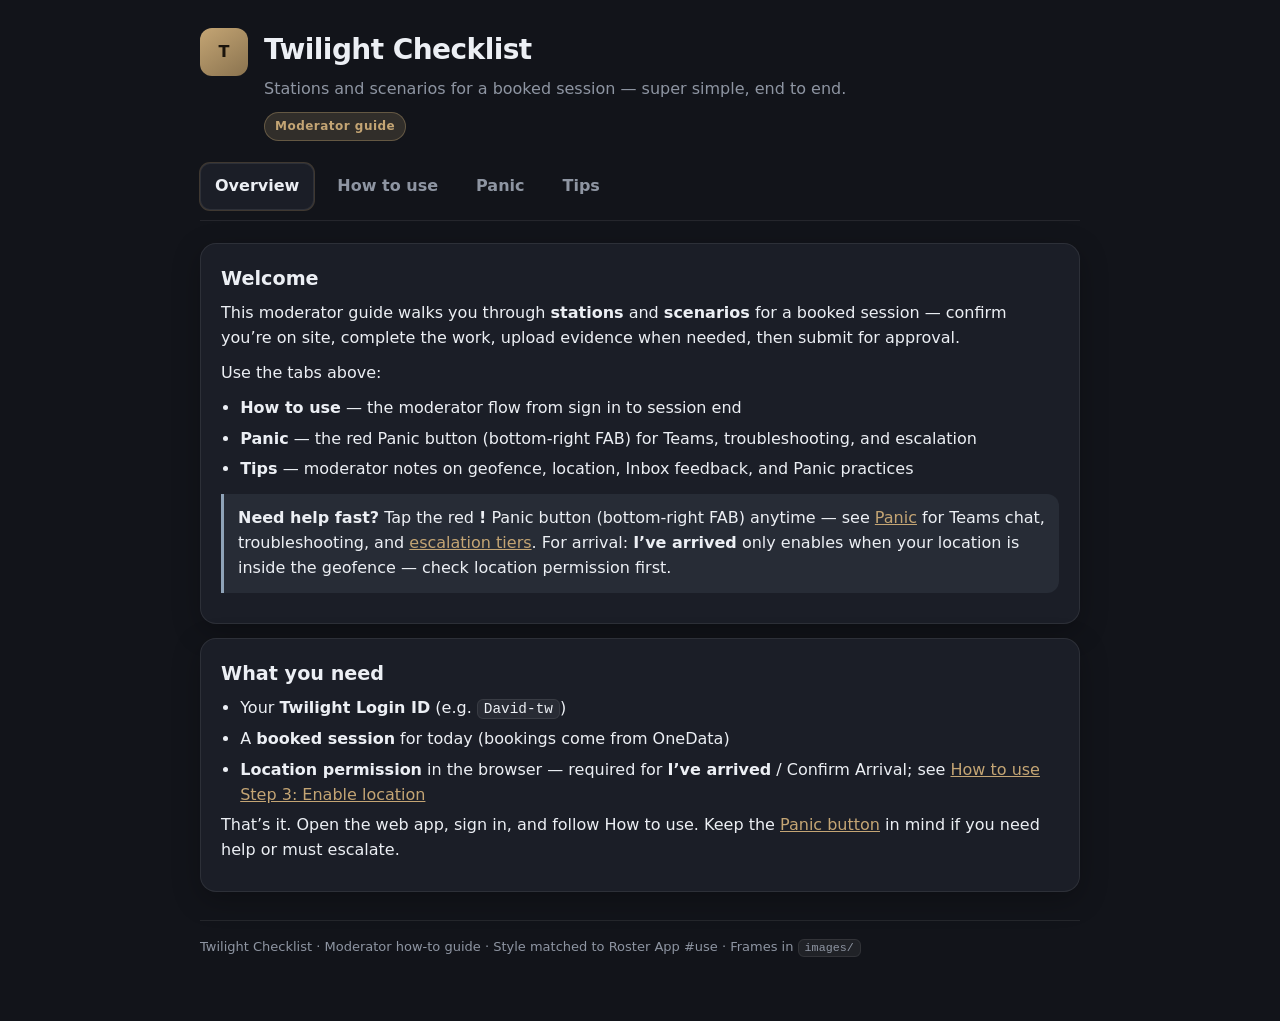
==== moderator-guide/index.html @ 2645b43d "docs: Panic Comm label matches live menu" ====
<!DOCTYPE html>
<html lang="en">
<head>
  <meta charset="utf-8" />
  <meta name="viewport" content="width=device-width, initial-scale=1" />
  <title>Twilight Checklist — How to use</title>
  <style>
    :root {
      --bg: #12141A;
      --card: #1B1E27;
      --text: #ECEFF4;
      --muted: #8E95A2;
      --gold: #C4A574;
      --gold-soft: rgba(196,165,116,.18);
      --border: rgba(255,255,255,.08);
      --rose: #C48989;
      --ok: #8FA3B8;
    }
    * { box-sizing: border-box; }
    body {
      margin: 0;
      font-family: Inter, system-ui, -apple-system, Segoe UI, Roboto, sans-serif;
      background: var(--bg);
      color: var(--text);
      line-height: 1.55;
    }
    a { color: var(--gold); }
    .wrap { max-width: 920px; margin: 0 auto; padding: 28px 20px 64px; }
    header.hero {
      display: flex; gap: 16px; align-items: flex-start;
      margin-bottom: 22px;
    }
    .logo {
      width: 48px; height: 48px; border-radius: 12px;
      background: linear-gradient(145deg, var(--gold), #8a734f);
      display: grid; place-items: center; font-weight: 700; color: #1a140c;
      flex-shrink: 0;
    }
    h1 { margin: 0 0 6px; font-size: 1.75rem; letter-spacing: -.02em; }
    .sub { color: var(--muted); margin: 0; }
    .badge {
      display: inline-block; margin-top: 10px;
      font-size: 12px; font-weight: 600; letter-spacing: .04em;
      color: var(--gold); background: var(--gold-soft);
      border: 1px solid rgba(196,165,116,.35);
      border-radius: 999px; padding: 4px 10px;
    }
    .tabs {
      display: flex; flex-wrap: wrap; gap: 8px;
      border-bottom: 1px solid var(--border);
      padding-bottom: 10px; margin: 22px 0 22px;
    }
    .tabs button {
      appearance: none; border: 1px solid transparent;
      background: transparent; color: var(--muted);
      padding: 10px 14px; border-radius: 10px;
      font: inherit; font-weight: 600; cursor: pointer;
    }
    .tabs button:hover { color: var(--text); background: rgba(255,255,255,.04); }
    .tabs button.active {
      color: var(--text); background: var(--card);
      border-color: var(--border);
      box-shadow: 0 0 0 1px rgba(196,165,116,.25);
    }
    .panel { display: none; }
    .panel.active { display: block; }
    .card {
      background: var(--card); border: 1px solid var(--border);
      border-radius: 16px; padding: 20px 20px 18px;
      box-shadow: 0 8px 28px rgba(0,0,0,.25);
      margin-bottom: 14px;
    }
    .card h2 { margin: 0 0 8px; font-size: 1.2rem; }
    .card h3 { margin: 18px 0 8px; font-size: 1.05rem; color: var(--gold); }
    .card.step h3 { margin-top: 0; color: var(--text); }
    .card p { margin: 0 0 10px; color: var(--text); }
    .muted { color: var(--muted); }
    .step {
      display: grid; grid-template-columns: 1fr; gap: 12px;
      margin-bottom: 18px;
    }
    .step img {
      width: 100%;
      height: auto;
      display: block;
      border-radius: 14px;
      border: 1px solid var(--border);
      background: #0d0f14;
      object-fit: contain;
    }
    .step-body { padding: 4px 2px 0; }
    .step-num {
      display: inline-flex; align-items: center; justify-content: center;
      min-width: 28px; height: 28px; border-radius: 999px;
      background: var(--gold-soft); color: var(--gold);
      font-weight: 700; font-size: 13px; margin-right: 8px;
    }
    ol.easy, ul.easy { padding-left: 1.2rem; margin: 8px 0 0; }
    ol.easy li, ul.easy li { margin: 6px 0; }
    .callout {
      border-left: 3px solid var(--gold);
      background: rgba(196,165,116,.08);
      padding: 12px 14px; border-radius: 0 12px 12px 0;
      margin: 12px 0;
    }
    .callout.warn { border-left-color: var(--rose); background: rgba(196,137,137,.1); }
    .callout.tip { border-left-color: var(--ok); background: rgba(143,163,184,.1); }
    code, kbd {
      font-family: ui-monospace, SFMono-Regular, Menlo, Consolas, monospace;
      font-size: .9em; background: rgba(255,255,255,.06);
      border: 1px solid var(--border); border-radius: 6px; padding: 1px 6px;
    }
    footer {
      margin-top: 28px; color: var(--muted); font-size: 13px;
      border-top: 1px solid var(--border); padding-top: 16px;
    }
    .img-caption {
      font-size: 12px; color: var(--muted); margin: -4px 0 0;
    }
    .cta-next {
      display: flex; flex-wrap: wrap; align-items: center; justify-content: space-between;
      gap: 14px;
      background: linear-gradient(135deg, rgba(196,165,116,.14), rgba(196,137,137,.12));
      border: 1px solid rgba(196,165,116,.35);
      border-radius: 16px;
      padding: 18px 20px;
      margin: 8px 0 18px;
      text-decoration: none;
      color: inherit;
      transition: border-color .15s, transform .15s;
    }
    .cta-next:hover {
      border-color: var(--gold);
      transform: translateY(-1px);
    }
    .cta-next .cta-label {
      font-size: 12px; font-weight: 600; letter-spacing: .04em;
      color: var(--gold); text-transform: uppercase; margin: 0 0 4px;
    }
    .cta-next .cta-title {
      margin: 0; font-size: 1.15rem; font-weight: 700; color: var(--text);
    }
    .cta-next .cta-sub { margin: 4px 0 0; color: var(--muted); font-size: 14px; }
    .cta-next .cta-btn {
      display: inline-flex; align-items: center; gap: 8px;
      background: var(--gold); color: #1a140c;
      font-weight: 700; font-size: 15px;
      padding: 12px 18px; border-radius: 12px;
      white-space: nowrap;
    }
  </style>
</head>
<body>
  <div class="wrap">
    <header class="hero">
      <div class="logo" aria-hidden="true">T</div>
      <div>
        <h1>Twilight Checklist</h1>
        <p class="sub">Stations and scenarios for a booked session — super simple, end to end.</p>
        <span class="badge">Moderator guide</span>
      </div>
    </header>

    <nav class="tabs" role="tablist" aria-label="Guide sections">
      <button type="button" class="active" data-tab="overview" role="tab" aria-selected="true">Overview</button>
      <button type="button" data-tab="use" role="tab" aria-selected="false">How to use</button>
      <button type="button" data-tab="panic" role="tab" aria-selected="false">Panic</button>
      <button type="button" data-tab="tips" role="tab" aria-selected="false">Tips</button>
    </nav>

    <!-- ========== OVERVIEW ========== -->
    <section id="overview" class="panel active" role="tabpanel">
      <div class="card">
        <h2>Welcome</h2>
        <p>This moderator guide walks you through <strong>stations</strong> and <strong>scenarios</strong> for a booked session — confirm you’re on site, complete the work, upload evidence when needed, then submit for approval.</p>
        <p class="muted">Use the tabs above:</p>
        <ul class="easy">
          <li><strong>How to use</strong> — the moderator flow from sign in to session end</li>
          <li><strong>Panic</strong> — the red Panic button (bottom-right FAB) for Teams, troubleshooting, and escalation</li>
          <li><strong>Tips</strong> — moderator notes on geofence, location, Inbox feedback, and Panic practices</li>
        </ul>
        <div class="callout tip">
          <strong>Need help fast?</strong> Tap the red <strong>!</strong> Panic button (bottom-right FAB) anytime — see <a href="#panic">Panic</a> for Teams chat, troubleshooting, and <a href="#panic-escalate">escalation tiers</a>. For arrival: <strong>I’ve arrived</strong> only enables when your location is inside the geofence — check location permission first.
        </div>
      </div>

      <div class="card">
        <h2>What you need</h2>
        <ul class="easy">
          <li>Your <strong>Twilight Login ID</strong> (e.g. <code>David-tw</code>)</li>
          <li>A <strong>booked session</strong> for today (bookings come from OneData)</li>
          <li><strong>Location permission</strong> in the browser — required for <strong>I’ve arrived</strong> / Confirm Arrival; see <a href="#enable-location">How to use Step 3: Enable location</a></li>
        </ul>
        <p class="muted">That’s it. Open the web app, sign in, and follow How to use. Keep the <a href="#panic">Panic button</a> in mind if you need help or must escalate.</p>
      </div>
    </section>

    <!-- ========== HOW TO USE (Moderator E2E) ========== -->
    <section id="use" class="panel" role="tabpanel" hidden>
      <div class="card">
        <h2>How to use (super simple)</h2>
        <p class="muted">Moderator path from sign-in to session end. Follow these like a recipe, one step at a time — eight steps total.</p>
      </div>

      <div class="card step">
        <div class="step-body">
          <h3><span class="step-num">1</span> Sign in with Twilight Login ID</h3>
          <p>Open Twilight Checklist and sign in with your <strong>Twilight Login ID</strong> (for example <code>David-tw</code>). Use the same ID every time so your sessions and history stay with you.</p>
        </div>
        <img src="images/tw-use-1-signin.png" alt="Step 1: sign in with Twilight Login ID" width="1280" height="720" />
        <p class="img-caption">Step 1 — Sign in with Twilight Login ID (David-tw)</p>
      </div>

      <div class="card step">
        <div class="step-body">
          <h3><span class="step-num">2</span> Open Comm (Teams)</h3>
          <p>In the Panic menu, tap <strong>Comm</strong> to open the managers Teams chat when you need a quick notify or follow-up.<strong>Entry</strong>. If nothing shows up, check that OneData has a booking for you today.</p>
        </div>
        <img src="images/tw-use-2-session.png" alt="Step 2: open today’s booked session Entry" width="1280" height="720" />
        <p class="img-caption">Step 2 — Open today’s booked session / Entry</p>
      </div>

      <div class="card step" id="enable-location">
        <div class="step-body">
          <h3><span class="step-num">3</span> Enable location</h3>
          <p>Twilight needs your device location so <strong>I’ve arrived</strong> can unlock when you’re inside the session geofence.</p>
          <ol class="easy">
            <li>When the browser asks, tap <strong>Allow</strong> / <strong>Allow while using</strong> — not <strong>Block</strong>.</li>
            <li>If you already blocked it, reopen site settings for Twilight → Location → Allow, then reload. <strong>iPhone Safari:</strong> aA / website settings → Location. <strong>Chrome:</strong> lock icon in address bar → Site settings → Location.</li>
            <li>Stay near the booked address; outside the fence the button stays disabled even with location on.</li>
          </ol>
          <div class="callout tip">
            <strong>Tip:</strong> Location ON + inside fence + equipment packed → <strong>I’ve arrived</strong> lights up.
          </div>
        </div>
        <img src="images/tw-use-3-location.png" alt="Step 3: enable location permission for Twilight" width="1280" height="720" />
        <p class="img-caption">Step 3 — Enable location (Allow permission, then stay inside the geofence)</p>
      </div>

      <div class="card step">
        <div class="step-body">
          <h3><span class="step-num">4</span> I’ve arrived (Confirm Arrival)</h3>
          <p>Confirm you’re ready: equipment set and you’re <strong>inside the geofence</strong>. The live button label is <strong>I’ve arrived</strong> (ON-SITE). It enables for Confirm Arrival when location reports inside the fence — allow location access if the browser asks.</p>
          <div class="callout tip">
            <strong>Tip:</strong> If <strong>I’ve arrived</strong> stays disabled, you’re probably outside the fence or location is blocked. Move closer / check browser permissions.
          </div>
        </div>
        <img src="images/tw-use-4-arrival.png" alt="Step 4: I’ve arrived / Confirm Arrival when inside geofence" width="1280" height="720" />
        <p class="img-caption">Step 4 — I’ve arrived enabled (equipment ready + inside geofence)</p>
      </div>

      <div class="card step">
        <div class="step-body">
          <h3><span class="step-num">5</span> Work Stations &amp; scenarios</h3>
          <p>Open each station and complete its scenarios. On calibration stations, mark <strong>Rig 1</strong> / <strong>Rig 2</strong> Completed. Upload evidence where the scenario asks for it.</p>
          <div class="callout warn">
            <strong>Important:</strong> Do not auto-advance past <strong>Uploaded</strong> — wait for reviewer checkpoints where the flow requires them.
          </div>
        </div>
        <img src="images/tw-use-5-stations.png" alt="Step 5: complete stations, scenarios, and evidence uploads" width="1280" height="720" />
        <p class="img-caption">Step 5 — Stations & scenarios; Rig 1 / Rig 2 Completed</p>
      </div>

      <div class="card step">
        <div class="step-body">
          <h3><span class="step-num">6</span> Submit for Approval</h3>
          <p>When every station is ready, tap <strong>Submit for Approval</strong>. Double-check uploads and Rig Completed marks before you send.</p>
        </div>
        <img src="images/tw-use-6-approval.png" alt="Step 6: Submit for Approval" width="1280" height="720" />
        <p class="img-caption">Step 6 — Submit for Approval</p>
      </div>

      <div class="card step">
        <div class="step-body">
          <h3><span class="step-num">7</span> Watch Approval / Inbox</h3>
          <p>Keep an eye on <strong>Approval</strong> / <strong>Inbox</strong> for reviewer feedback. If something is sent back, fix the notes and resubmit.</p>
        </div>
        <img src="images/tw-use-7-inbox.png" alt="Step 7: watch Approval / Inbox for feedback" width="1280" height="720" />
        <p class="img-caption">Step 7 — Moderator Inbox feedback</p>
      </div>

      <div class="card step">
        <div class="step-body">
          <h3><span class="step-num">8</span> Session end</h3>
          <p>After review is complete, the session resets for the next booking. You’re done — next time, start again from today’s Entry.</p>
        </div>
        <img src="images/tw-use-8-session-end.png" alt="Step 8: session ends and resets for the next booking" width="1280" height="720" />
        <p class="img-caption">Step 8 — Session complete; reset for next booking</p>
      </div>

      <a class="cta-next" href="#panic" id="cta-panic">
        <div>
          <p class="cta-label">Next</p>
          <p class="cta-title">Learn the Panic button</p>
          <p class="cta-sub">Red ! FAB — Teams, troubleshooting tips, and escalation tiers</p>
        </div>
        <span class="cta-btn">Panic button →</span>
      </a>
    </section>

    <!-- ========== PANIC ========== -->
    <section id="panic" class="panel" role="tabpanel" hidden>
      <div class="card">
        <h2>Panic button</h2>
        <p>The red <strong>!</strong> floating action button (FAB) sits bottom-right on moderator chrome and is always available. Tap it for help: Teams with managers, troubleshooting tips, and emergency escalation tiers.</p>
        <div class="callout tip">
          <strong>Always on:</strong> You don’t need to leave the session flow — open Panic from any moderator screen.
        </div>
      </div>

      <div class="card step" id="panic-open">
        <div class="step-body">
          <h3><span class="step-num">1</span> Find / open the Panic button</h3>
          <p>Look for the red circular <strong>!</strong> FAB in the bottom-right of the moderator UI. Tap it to open the Panic menu.</p>
        </div>
        <img src="images/tw-panic-1-open.png" alt="Step 1: find and open the red Panic FAB" width="1280" height="720" />
        <p class="img-caption">Step 1 — Live app: red ! Panic FAB (bottom-right)</p>
      </div>

      <div class="card step" id="panic-communication">
        <div class="step-body">
          <h3><span class="step-num">2</span> Open Comm (Teams)</h3>
          <p>In the Panic menu, tap <strong>Comm</strong> to open the managers Teams chat. When the flow prompts you, notify managers in Teams immediately.</p>
        </div>
        <img src="images/tw-panic-2-teams.png" alt="Step 2: Communication opens Teams chat with managers" width="1280" height="720" />
        <p class="img-caption">Step 2 — Live app: Panic menu (Comm · Troubleshooting · Emergency)</p>
      </div>

      <div class="card step" id="panic-troubleshoot">
        <div class="step-body">
          <h3><span class="step-num">3</span> Troubleshooting Tips</h3>
          <p>Use <strong>Troubleshooting Tips</strong> for network problems (Eero bridge, Xfinity, cameras to home WiFi as a last resort), night-specific issues, and FAQ answers — before you escalate.</p>
        </div>
        <img src="images/tw-panic-3-troubleshoot.png" alt="Step 3: Troubleshooting Tips for network and night issues" width="1280" height="720" />
        <p class="img-caption">Step 3 — Live app: Troubleshooting Tips</p>
      </div>

      <div class="card step" id="panic-tiers">
        <div class="step-body">
          <h3><span class="step-num">4</span> Escalation tiers overview</h3>
          <p><strong>Emergency · Escalation Tiers</strong> has four levels. Pick the one that matches the situation:</p>
          <ul class="easy">
            <li><strong>Handle it yourself</strong> — routine session flow, scripted steps, or normal setup you can resolve</li>
            <li><strong>Flag in real time</strong> — neighbor confrontation, police arriving, unworkable environment, intoxicated participant, inappropriate conduct toward you, or a participant in visible distress</li>
            <li><strong>Report afterward (same night)</strong> — canceled or cut-short session, withdrawal request, complaint from participant/neighbor, equipment damage</li>
            <li><strong>Escalate immediately</strong> — notify the project manager directly (see next step)</li>
          </ul>
        </div>
        <img src="images/tw-panic-4-tiers.png" alt="Step 4: four escalation tiers" width="1280" height="720" />
        <p class="img-caption">Step 4 — Live app: Emergency · Escalation Tiers</p>
      </div>

      <div class="card step" id="panic-escalate">
        <div class="step-body">
          <h3><span class="step-num">5</span> Escalate immediately options</h3>
          <p>Use <strong>Escalate immediately</strong> (and notify the project manager directly) for: police contact of any kind, lost/corrupted capture, a consent-form demand you can’t answer, allegation of misconduct, or harm / threat of harm.</p>
          <ul class="easy">
            <li><strong>Contact Police</strong> — call <strong>911</strong> if there is danger</li>
            <li><strong>Data Loss</strong> — lost or corrupted capture</li>
            <li><strong>NDA / Consent Question</strong> — consent-form demand you can’t answer</li>
            <li><strong>Misconduct Report</strong> — Environment or Teammate</li>
          </ul>
          <div class="callout warn">
            <strong>Safety first:</strong> If anyone is in danger, call 911. Then escalate and notify the project manager.
          </div>
        </div>
        <img src="images/tw-panic-5-escalate.png" alt="Step 5: Escalate immediately options — police, data loss, NDA, misconduct" width="1280" height="720" />
        <p class="img-caption">Step 5 — Live app: Escalate immediately options</p>
      </div>
    </section>

    <!-- ========== TIPS (Moderator caveats) ========== -->
    <section id="tips" class="panel" role="tabpanel" hidden>
      <div class="card">
        <h2>Tips &amp; extras</h2>
        <p class="muted">Short moderator notes and caveats that save time.</p>
      </div>

      <div class="card">
        <h2>Location</h2>
        <p>Allow location permission so <strong>I’ve arrived</strong> can unlock. If you denied it, reopen site settings for Twilight → <strong>Location → Allow</strong>, then reload.</p>
        <ul class="easy">
          <li><strong>iPhone Safari:</strong> aA / website settings → Location</li>
          <li><strong>Chrome:</strong> lock icon in the address bar → Site settings → Location</li>
          <li>Stay near the booked address: the geofence still controls the button, so it remains disabled outside the fence even when location is on.</li>
        </ul>
      </div>

      <div class="card">
        <h2>Moderator caveats</h2>
        <ul class="easy">
          <li><strong>Geofence</strong> is required for <strong>I’ve arrived</strong> (Confirm Arrival) — the button stays off until you’re inside</li>
          <li><strong>OneData</strong> drives bookings; no booking means there’s nothing to open today</li>
          <li><strong>Location permission</strong> must be allowed and shared so <strong>I’ve arrived</strong> / Confirm Arrival can unlock</li>
          <li>Check <strong>Inbox</strong> for feedback and fix notes before resubmitting</li>
          <li>Don’t open the bot-only Excel sync workbook — it’s not for day-to-day use</li>
        </ul>
        <div class="callout warn">
          <strong>Common mistake:</strong> Waiting for <strong>I’ve arrived</strong> while outside the fence (or with location denied). Fix location first, then the button lights up.
        </div>
      </div>

      <div class="card" id="panic-practices">
        <h2>Panic button — common practices</h2>
        <p class="muted">Quick escalation guidance. Full walkthrough: <a href="#panic">Panic</a>.</p>
        <ul class="easy">
          <li><strong>Handle yourself</strong> for routine or scripted issues you can resolve on site.</li>
          <li><strong>Flag in real time</strong> for safety, conduct, police on scene, or an unworkable site.</li>
          <li><strong>Report same night</strong> for cancel/withdrawal, complaints, or equipment damage.</li>
          <li><strong>Escalate immediately</strong> + notify the PM for police contact, data loss, consent dead-ends, misconduct, or harm/threat. Call <strong>911</strong> if in danger. Use Teams to notify managers when prompted.</li>
        </ul>
        <div class="callout warn">
          <strong>When in doubt, escalate.</strong> Better to over-communicate than to wait.
        </div>
      </div>
    </section>

    <footer>
      Twilight Checklist · Moderator how-to guide · Style matched to Roster App #use · Frames in <code>images/</code>
    </footer>
  </div>

  <script>
    const tabs = document.querySelectorAll('.tabs button');
    const panels = document.querySelectorAll('.panel');
    function showTab(id, { updateHash = true } = {}) {
      tabs.forEach((b) => {
        const on = b.dataset.tab === id;
        b.classList.toggle('active', on);
        b.setAttribute('aria-selected', on ? 'true' : 'false');
      });
      panels.forEach((p) => {
        const on = p.id === id;
        p.classList.toggle('active', on);
        p.hidden = !on;
      });
      if (updateHash) history.replaceState(null, '', '#' + id);
    }
    function applyHash() {
      const raw = (location.hash || '#overview').slice(1);
      if (!raw) return showTab('overview');
      // Deep links into panels (e.g. #enable-location, #panic-escalate)
      const el = document.getElementById(raw);
      if (el && !el.classList.contains('panel')) {
        const panel = el.closest('.panel');
        if (panel) showTab(panel.id, { updateHash: false });
        requestAnimationFrame(() => el.scrollIntoView({ behavior: 'smooth', block: 'start' }));
        return;
      }
      // Prefix deep-links: #panic-* without matching id → open panic panel
      if (raw.startsWith('panic-') || raw === 'panic') {
        if (el && el.classList.contains('panel')) {
          showTab('panic');
          return;
        }
        if (!el) {
          showTab('panic', { updateHash: false });
          return;
        }
      }
      if (el && el.classList.contains('panel')) {
        showTab(raw);
        return;
      }
      showTab('overview');
    }
    tabs.forEach((b) => b.addEventListener('click', () => showTab(b.dataset.tab)));
    window.addEventListener('hashchange', applyHash);
    applyHash();
  </script>
</body>
</html>
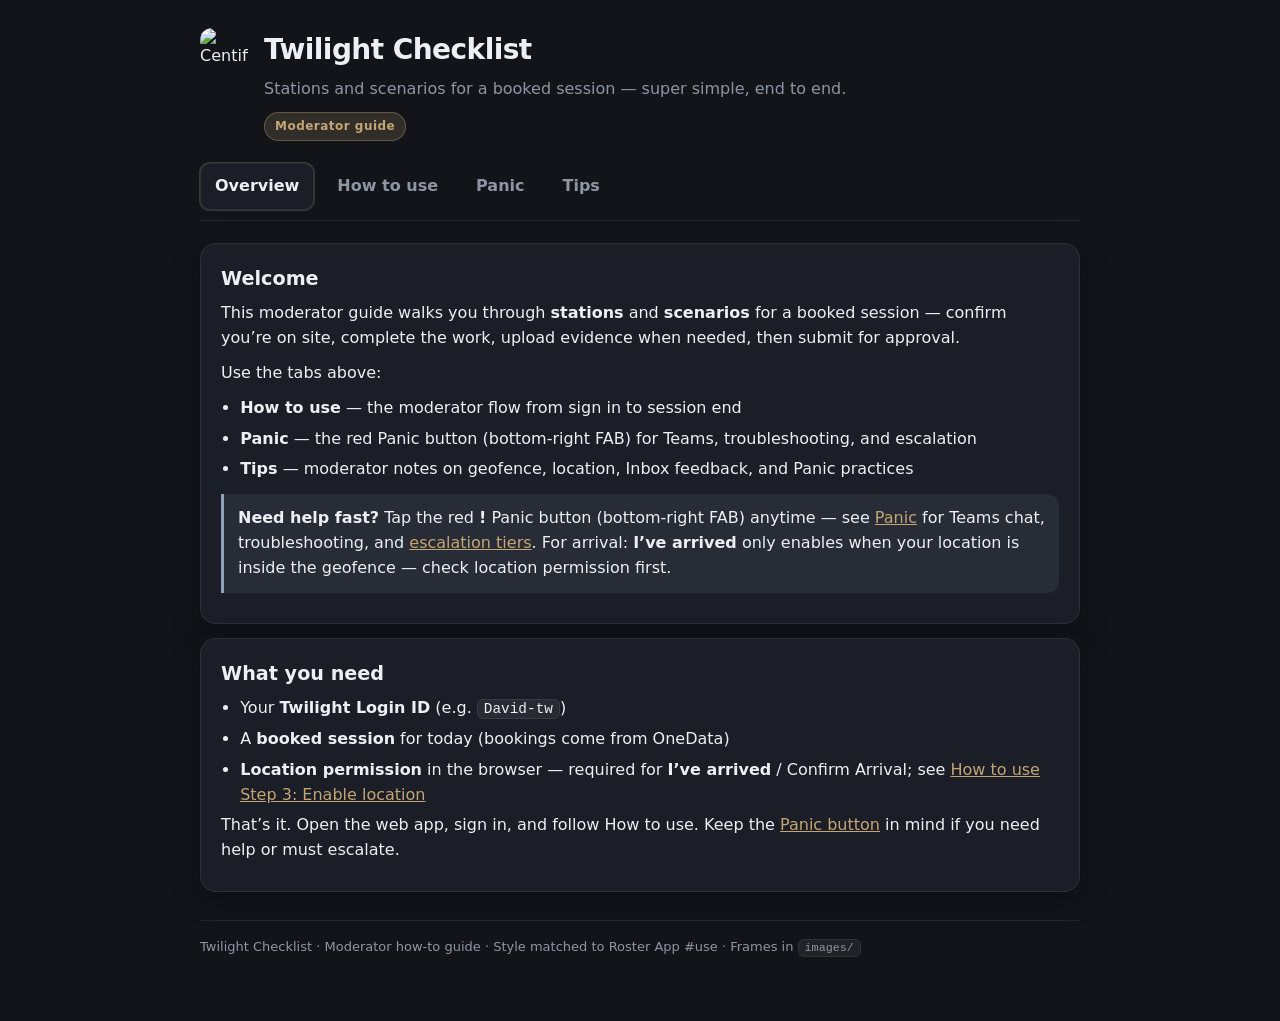
==== commit f40600a6: "docs: use gold Centific logo in moderator guide" ====
--- a/moderator-guide/index.html
+++ b/moderator-guide/index.html
@@ -31,10 +31,14 @@
       margin-bottom: 22px;
     }
     .logo {
-      width: 48px; height: 48px; border-radius: 12px;
-      background: linear-gradient(145deg, var(--gold), #8a734f);
-      display: grid; place-items: center; font-weight: 700; color: #1a140c;
+      width: 48px;
+      height: 48px;
+      border-radius: 12px;
+      object-fit: contain;
+      background: transparent;
+      padding: 0;
       flex-shrink: 0;
+      display: block;
     }
     h1 { margin: 0 0 6px; font-size: 1.75rem; letter-spacing: -.02em; }
     .sub { color: var(--muted); margin: 0; }
@@ -81,12 +85,21 @@
     }
     .step img {
       width: 100%;
+      max-width: 100%;
       height: auto;
       display: block;
       border-radius: 14px;
       border: 1px solid var(--border);
       background: #0d0f14;
       object-fit: contain;
+    }
+    #panic .step img {
+      width: 100%;
+      max-width: 100%;
+      height: auto;
+      aspect-ratio: 16 / 9;
+      object-fit: cover;
+      object-position: center;
     }
     .step-body { padding: 4px 2px 0; }
     .step-num {
@@ -153,7 +166,7 @@
 <body>
   <div class="wrap">
     <header class="hero">
-      <div class="logo" aria-hidden="true">T</div>
+      <img class="logo" src="images/centific-logo-gold.png" alt="Centific" width="48" height="48" />
       <div>
         <h1>Twilight Checklist</h1>
         <p class="sub">Stations and scenarios for a booked session — super simple, end to end.</p>
@@ -211,10 +224,10 @@
         <p class="img-caption">Step 1 — Sign in with Twilight Login ID (David-tw)</p>
       </div>
 
-      <div class="card step">
-        <div class="step-body">
-          <h3><span class="step-num">2</span> Open Comm (Teams)</h3>
-          <p>In the Panic menu, tap <strong>Comm</strong> to open the managers Teams chat when you need a quick notify or follow-up.<strong>Entry</strong>. If nothing shows up, check that OneData has a booking for you today.</p>
+            <div class="card step">
+        <div class="step-body">
+          <h3><span class="step-num">2</span> Open today’s booked session / Entry</h3>
+          <p>Pick today’s booked session and open <strong>Entry</strong>. If nothing shows up, check that OneData has a booking for you today.</p>
         </div>
         <img src="images/tw-use-2-session.png" alt="Step 2: open today’s booked session Entry" width="1280" height="720" />
         <p class="img-caption">Step 2 — Open today’s booked session / Entry</p>
@@ -313,25 +326,25 @@
           <h3><span class="step-num">1</span> Find / open the Panic button</h3>
           <p>Look for the red circular <strong>!</strong> FAB in the bottom-right of the moderator UI. Tap it to open the Panic menu.</p>
         </div>
-        <img src="images/tw-panic-1-open.png" alt="Step 1: find and open the red Panic FAB" width="1280" height="720" />
+        <img src="images/tw-panic-1-open.png" alt="Step 1: find and open the red Panic FAB" />
         <p class="img-caption">Step 1 — Live app: red ! Panic FAB (bottom-right)</p>
       </div>
 
-      <div class="card step" id="panic-communication">
+            <div class="card step" id="panic-communication">
         <div class="step-body">
           <h3><span class="step-num">2</span> Open Comm (Teams)</h3>
           <p>In the Panic menu, tap <strong>Comm</strong> to open the managers Teams chat. When the flow prompts you, notify managers in Teams immediately.</p>
         </div>
-        <img src="images/tw-panic-2-teams.png" alt="Step 2: Communication opens Teams chat with managers" width="1280" height="720" />
+        <img src="images/tw-panic-2-teams.png" alt="Step 2: Panic menu showing Comm, Troubleshooting, Emergency" />
         <p class="img-caption">Step 2 — Live app: Panic menu (Comm · Troubleshooting · Emergency)</p>
       </div>
 
-      <div class="card step" id="panic-troubleshoot">
+<div class="card step" id="panic-troubleshoot">
         <div class="step-body">
           <h3><span class="step-num">3</span> Troubleshooting Tips</h3>
           <p>Use <strong>Troubleshooting Tips</strong> for network problems (Eero bridge, Xfinity, cameras to home WiFi as a last resort), night-specific issues, and FAQ answers — before you escalate.</p>
         </div>
-        <img src="images/tw-panic-3-troubleshoot.png" alt="Step 3: Troubleshooting Tips for network and night issues" width="1280" height="720" />
+        <img src="images/tw-panic-3-troubleshoot.png" alt="Step 3: Troubleshooting Tips for network and night issues" />
         <p class="img-caption">Step 3 — Live app: Troubleshooting Tips</p>
       </div>
 
@@ -346,7 +359,7 @@
             <li><strong>Escalate immediately</strong> — notify the project manager directly (see next step)</li>
           </ul>
         </div>
-        <img src="images/tw-panic-4-tiers.png" alt="Step 4: four escalation tiers" width="1280" height="720" />
+        <img src="images/tw-panic-4-tiers.png" alt="Step 4: four escalation tiers" />
         <p class="img-caption">Step 4 — Live app: Emergency · Escalation Tiers</p>
       </div>
 
@@ -364,7 +377,7 @@
             <strong>Safety first:</strong> If anyone is in danger, call 911. Then escalate and notify the project manager.
           </div>
         </div>
-        <img src="images/tw-panic-5-escalate.png" alt="Step 5: Escalate immediately options — police, data loss, NDA, misconduct" width="1280" height="720" />
+        <img src="images/tw-panic-5-escalate.png" alt="Step 5: Escalate immediately options — police, data loss, NDA, misconduct" />
         <p class="img-caption">Step 5 — Live app: Escalate immediately options</p>
       </div>
     </section>
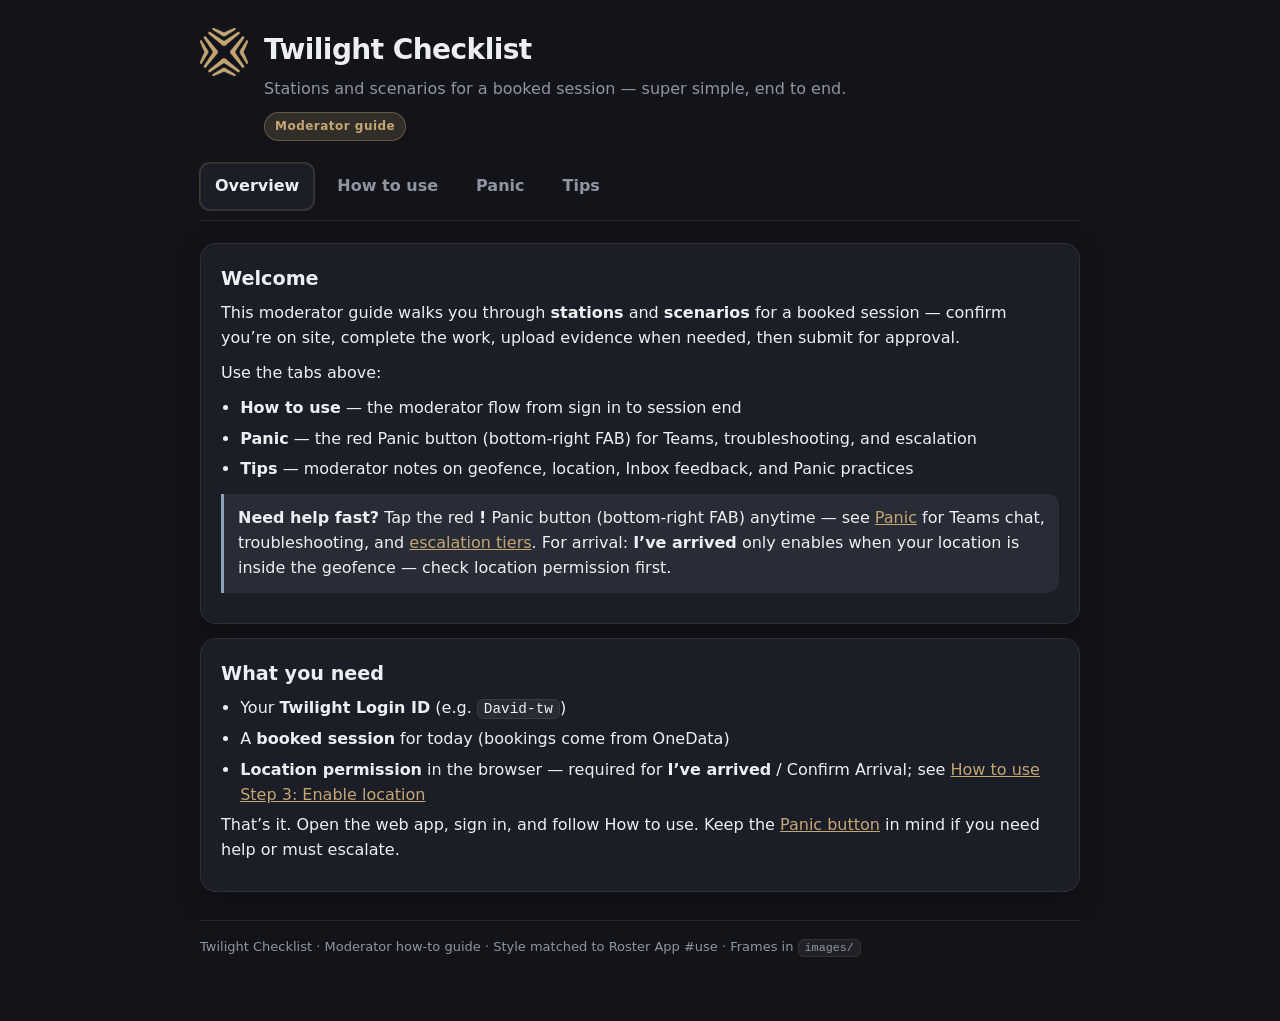
==== commit 6c8b4a3c: "docs: Panic screenshots hug app view (no empty grey frame)" ====
--- a/moderator-guide/index.html
+++ b/moderator-guide/index.html
@@ -90,16 +90,19 @@
       display: block;
       border-radius: 14px;
       border: 1px solid var(--border);
-      background: #0d0f14;
+      background: transparent;
       object-fit: contain;
     }
     #panic .step img {
       width: 100%;
       max-width: 100%;
       height: auto;
-      aspect-ratio: 16 / 9;
-      object-fit: cover;
-      object-position: center;
+      display: block;
+      object-fit: contain;
+      object-position: top center;
+      background: transparent;
+      /* do not force 16:9 — keep native screenshot aspect */
+      aspect-ratio: auto;
     }
     .step-body { padding: 4px 2px 0; }
     .step-num {
@@ -326,7 +329,7 @@
           <h3><span class="step-num">1</span> Find / open the Panic button</h3>
           <p>Look for the red circular <strong>!</strong> FAB in the bottom-right of the moderator UI. Tap it to open the Panic menu.</p>
         </div>
-        <img src="images/tw-panic-1-open.png" alt="Step 1: find and open the red Panic FAB" />
+        <img src="images/tw-panic-1-open.png">
         <p class="img-caption">Step 1 — Live app: red ! Panic FAB (bottom-right)</p>
       </div>
 
@@ -335,7 +338,7 @@
           <h3><span class="step-num">2</span> Open Comm (Teams)</h3>
           <p>In the Panic menu, tap <strong>Comm</strong> to open the managers Teams chat. When the flow prompts you, notify managers in Teams immediately.</p>
         </div>
-        <img src="images/tw-panic-2-teams.png" alt="Step 2: Panic menu showing Comm, Troubleshooting, Emergency" />
+        <img src="images/tw-panic-2-teams.png">
         <p class="img-caption">Step 2 — Live app: Panic menu (Comm · Troubleshooting · Emergency)</p>
       </div>
 
@@ -344,7 +347,7 @@
           <h3><span class="step-num">3</span> Troubleshooting Tips</h3>
           <p>Use <strong>Troubleshooting Tips</strong> for network problems (Eero bridge, Xfinity, cameras to home WiFi as a last resort), night-specific issues, and FAQ answers — before you escalate.</p>
         </div>
-        <img src="images/tw-panic-3-troubleshoot.png" alt="Step 3: Troubleshooting Tips for network and night issues" />
+        <img src="images/tw-panic-3-troubleshoot.png">
         <p class="img-caption">Step 3 — Live app: Troubleshooting Tips</p>
       </div>
 
@@ -359,7 +362,7 @@
             <li><strong>Escalate immediately</strong> — notify the project manager directly (see next step)</li>
           </ul>
         </div>
-        <img src="images/tw-panic-4-tiers.png" alt="Step 4: four escalation tiers" />
+        <img src="images/tw-panic-4-tiers.png">
         <p class="img-caption">Step 4 — Live app: Emergency · Escalation Tiers</p>
       </div>
 
@@ -377,7 +380,7 @@
             <strong>Safety first:</strong> If anyone is in danger, call 911. Then escalate and notify the project manager.
           </div>
         </div>
-        <img src="images/tw-panic-5-escalate.png" alt="Step 5: Escalate immediately options — police, data loss, NDA, misconduct" />
+        <img src="images/tw-panic-5-escalate.png">
         <p class="img-caption">Step 5 — Live app: Escalate immediately options</p>
       </div>
     </section>
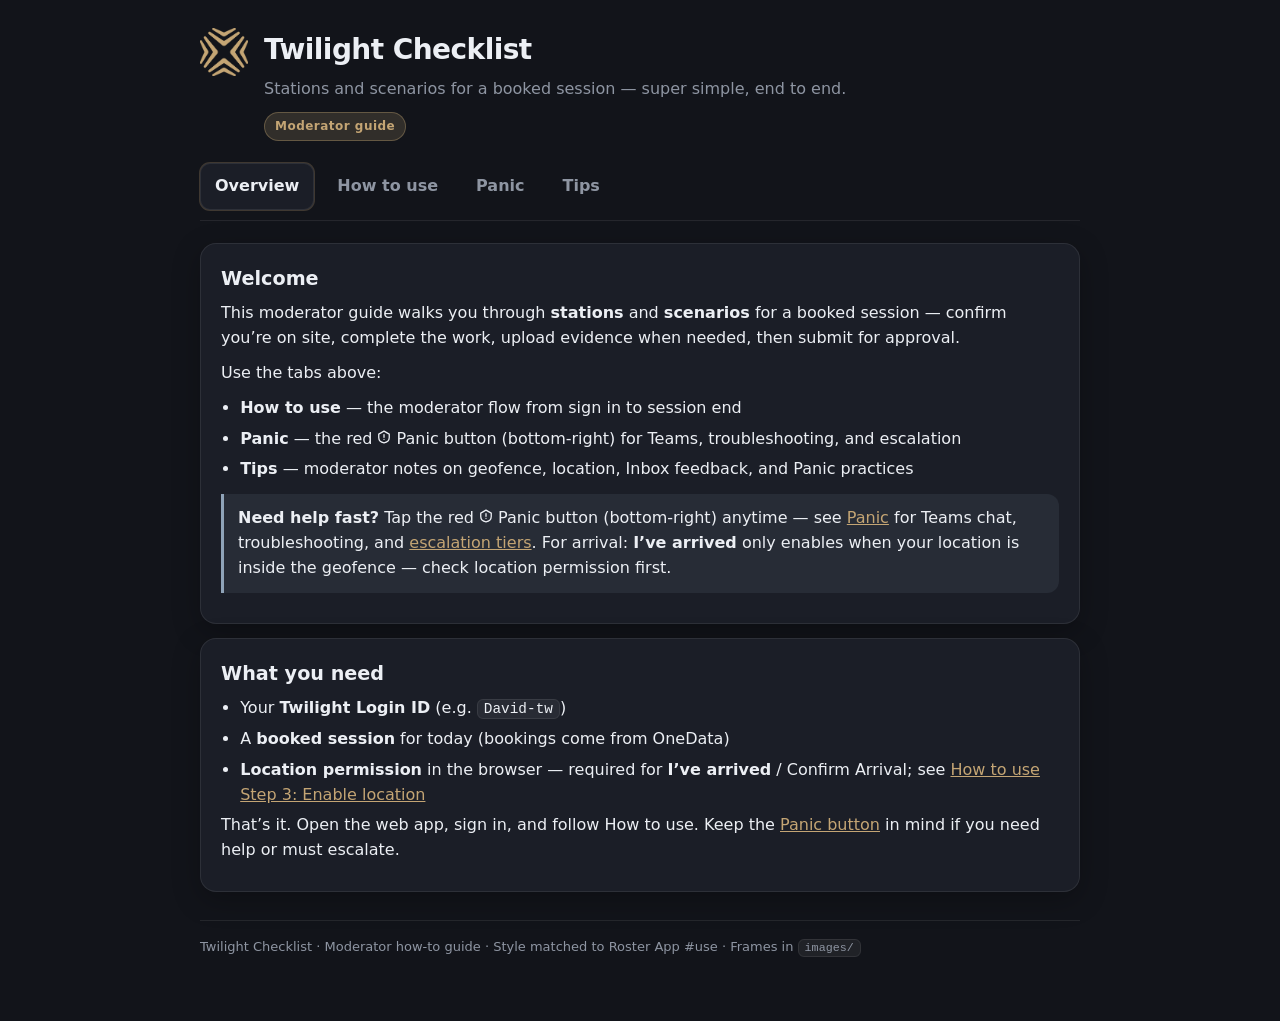
==== commit 89c14078: "fix(moderator-guide): replace ! FAB text with real Panic shield icon" ====
--- a/moderator-guide/index.html
+++ b/moderator-guide/index.html
@@ -98,10 +98,9 @@
       max-width: 100%;
       height: auto;
       display: block;
-      object-fit: contain;
-      object-position: top center;
-      background: transparent;
-      /* do not force 16:9 — keep native screenshot aspect */
+      background: #12141A;
+      /* native screenshot size — no forced aspect / no letterbox */
+      object-fit: unset;
       aspect-ratio: auto;
     }
     .step-body { padding: 4px 2px 0; }
@@ -192,11 +191,11 @@
         <p class="muted">Use the tabs above:</p>
         <ul class="easy">
           <li><strong>How to use</strong> — the moderator flow from sign in to session end</li>
-          <li><strong>Panic</strong> — the red Panic button (bottom-right FAB) for Teams, troubleshooting, and escalation</li>
+          <li><strong>Panic</strong> — the red <span class="panic-ico-inline" aria-hidden="true" title="Panic button"><svg class="panic-ico-svg" width="14" height="14" viewBox="0 0 24 24" fill="none" stroke="currentColor" stroke-width="2.2" stroke-linecap="round" stroke-linejoin="round"><path d="M12 2 3 7v6c0 5 3.8 8.4 9 9 5.2-.6 9-4 9-9V7l-9-5z"/><line x1="12" y1="8" x2="12" y2="12.5"/><line x1="12" y1="16" x2="12.01" y2="16"/></svg></span> Panic button (bottom-right) for Teams, troubleshooting, and escalation</li>
           <li><strong>Tips</strong> — moderator notes on geofence, location, Inbox feedback, and Panic practices</li>
         </ul>
         <div class="callout tip">
-          <strong>Need help fast?</strong> Tap the red <strong>!</strong> Panic button (bottom-right FAB) anytime — see <a href="#panic">Panic</a> for Teams chat, troubleshooting, and <a href="#panic-escalate">escalation tiers</a>. For arrival: <strong>I’ve arrived</strong> only enables when your location is inside the geofence — check location permission first.
+          <strong>Need help fast?</strong> Tap the red <span class="panic-ico-inline" aria-hidden="true" title="Panic button"><svg class="panic-ico-svg" width="14" height="14" viewBox="0 0 24 24" fill="none" stroke="currentColor" stroke-width="2.2" stroke-linecap="round" stroke-linejoin="round"><path d="M12 2 3 7v6c0 5 3.8 8.4 9 9 5.2-.6 9-4 9-9V7l-9-5z"/><line x1="12" y1="8" x2="12" y2="12.5"/><line x1="12" y1="16" x2="12.01" y2="16"/></svg></span> Panic button (bottom-right) anytime — see <a href="#panic">Panic</a> for Teams chat, troubleshooting, and <a href="#panic-escalate">escalation tiers</a>. For arrival: <strong>I’ve arrived</strong> only enables when your location is inside the geofence — check location permission first.
         </div>
       </div>
 
@@ -308,7 +307,7 @@
         <div>
           <p class="cta-label">Next</p>
           <p class="cta-title">Learn the Panic button</p>
-          <p class="cta-sub">Red ! FAB — Teams, troubleshooting tips, and escalation tiers</p>
+          <p class="cta-sub">Red <span class="panic-ico-inline" aria-hidden="true" title="Panic button"><svg class="panic-ico-svg" width="14" height="14" viewBox="0 0 24 24" fill="none" stroke="currentColor" stroke-width="2.2" stroke-linecap="round" stroke-linejoin="round"><path d="M12 2 3 7v6c0 5 3.8 8.4 9 9 5.2-.6 9-4 9-9V7l-9-5z"/><line x1="12" y1="8" x2="12" y2="12.5"/><line x1="12" y1="16" x2="12.01" y2="16"/></svg></span> — Teams, troubleshooting tips, and escalation tiers</p>
         </div>
         <span class="cta-btn">Panic button →</span>
       </a>
@@ -318,7 +317,7 @@
     <section id="panic" class="panel" role="tabpanel" hidden>
       <div class="card">
         <h2>Panic button</h2>
-        <p>The red <strong>!</strong> floating action button (FAB) sits bottom-right on moderator chrome and is always available. Tap it for help: Teams with managers, troubleshooting tips, and emergency escalation tiers.</p>
+        <p>The red <span class="panic-ico-inline" aria-hidden="true" title="Panic button"><svg class="panic-ico-svg" width="14" height="14" viewBox="0 0 24 24" fill="none" stroke="currentColor" stroke-width="2.2" stroke-linecap="round" stroke-linejoin="round"><path d="M12 2 3 7v6c0 5 3.8 8.4 9 9 5.2-.6 9-4 9-9V7l-9-5z"/><line x1="12" y1="8" x2="12" y2="12.5"/><line x1="12" y1="16" x2="12.01" y2="16"/></svg></span> button sits bottom-right on moderator chrome and is always available. Tap it for help: Teams with managers, troubleshooting tips, and emergency escalation tiers.</p>
         <div class="callout tip">
           <strong>Always on:</strong> You don’t need to leave the session flow — open Panic from any moderator screen.
         </div>
@@ -327,10 +326,10 @@
       <div class="card step" id="panic-open">
         <div class="step-body">
           <h3><span class="step-num">1</span> Find / open the Panic button</h3>
-          <p>Look for the red circular <strong>!</strong> FAB in the bottom-right of the moderator UI. Tap it to open the Panic menu.</p>
-        </div>
-        <img src="images/tw-panic-1-open.png">
-        <p class="img-caption">Step 1 — Live app: red ! Panic FAB (bottom-right)</p>
+          <p>Look for the red circular <span class="panic-ico-inline" aria-hidden="true" title="Panic button"><svg class="panic-ico-svg" width="14" height="14" viewBox="0 0 24 24" fill="none" stroke="currentColor" stroke-width="2.2" stroke-linecap="round" stroke-linejoin="round"><path d="M12 2 3 7v6c0 5 3.8 8.4 9 9 5.2-.6 9-4 9-9V7l-9-5z"/><line x1="12" y1="8" x2="12" y2="12.5"/><line x1="12" y1="16" x2="12.01" y2="16"/></svg></span> button in the bottom-right of the moderator UI. Tap it to open the Panic menu.</p>
+        </div>
+        <img src="images/tw-panic-1-open.png?v=20260918b">
+        <p class="img-caption">Step 1 — Live app: red <span class="panic-ico-inline" aria-hidden="true" title="Panic button"><svg class="panic-ico-svg" width="14" height="14" viewBox="0 0 24 24" fill="none" stroke="currentColor" stroke-width="2.2" stroke-linecap="round" stroke-linejoin="round"><path d="M12 2 3 7v6c0 5 3.8 8.4 9 9 5.2-.6 9-4 9-9V7l-9-5z"/><line x1="12" y1="8" x2="12" y2="12.5"/><line x1="12" y1="16" x2="12.01" y2="16"/></svg></span> Panic button (bottom-right)</p>
       </div>
 
             <div class="card step" id="panic-communication">
@@ -338,7 +337,7 @@
           <h3><span class="step-num">2</span> Open Comm (Teams)</h3>
           <p>In the Panic menu, tap <strong>Comm</strong> to open the managers Teams chat. When the flow prompts you, notify managers in Teams immediately.</p>
         </div>
-        <img src="images/tw-panic-2-teams.png">
+        <img src="images/tw-panic-2-teams.png?v=20260918b">
         <p class="img-caption">Step 2 — Live app: Panic menu (Comm · Troubleshooting · Emergency)</p>
       </div>
 
@@ -347,7 +346,7 @@
           <h3><span class="step-num">3</span> Troubleshooting Tips</h3>
           <p>Use <strong>Troubleshooting Tips</strong> for network problems (Eero bridge, Xfinity, cameras to home WiFi as a last resort), night-specific issues, and FAQ answers — before you escalate.</p>
         </div>
-        <img src="images/tw-panic-3-troubleshoot.png">
+        <img src="images/tw-panic-3-troubleshoot.png?v=20260918b">
         <p class="img-caption">Step 3 — Live app: Troubleshooting Tips</p>
       </div>
 
@@ -362,7 +361,7 @@
             <li><strong>Escalate immediately</strong> — notify the project manager directly (see next step)</li>
           </ul>
         </div>
-        <img src="images/tw-panic-4-tiers.png">
+        <img src="images/tw-panic-4-tiers.png?v=20260918b">
         <p class="img-caption">Step 4 — Live app: Emergency · Escalation Tiers</p>
       </div>
 
@@ -380,7 +379,7 @@
             <strong>Safety first:</strong> If anyone is in danger, call 911. Then escalate and notify the project manager.
           </div>
         </div>
-        <img src="images/tw-panic-5-escalate.png">
+        <img src="images/tw-panic-5-escalate.png?v=20260918b">
         <p class="img-caption">Step 5 — Live app: Escalate immediately options</p>
       </div>
     </section>
